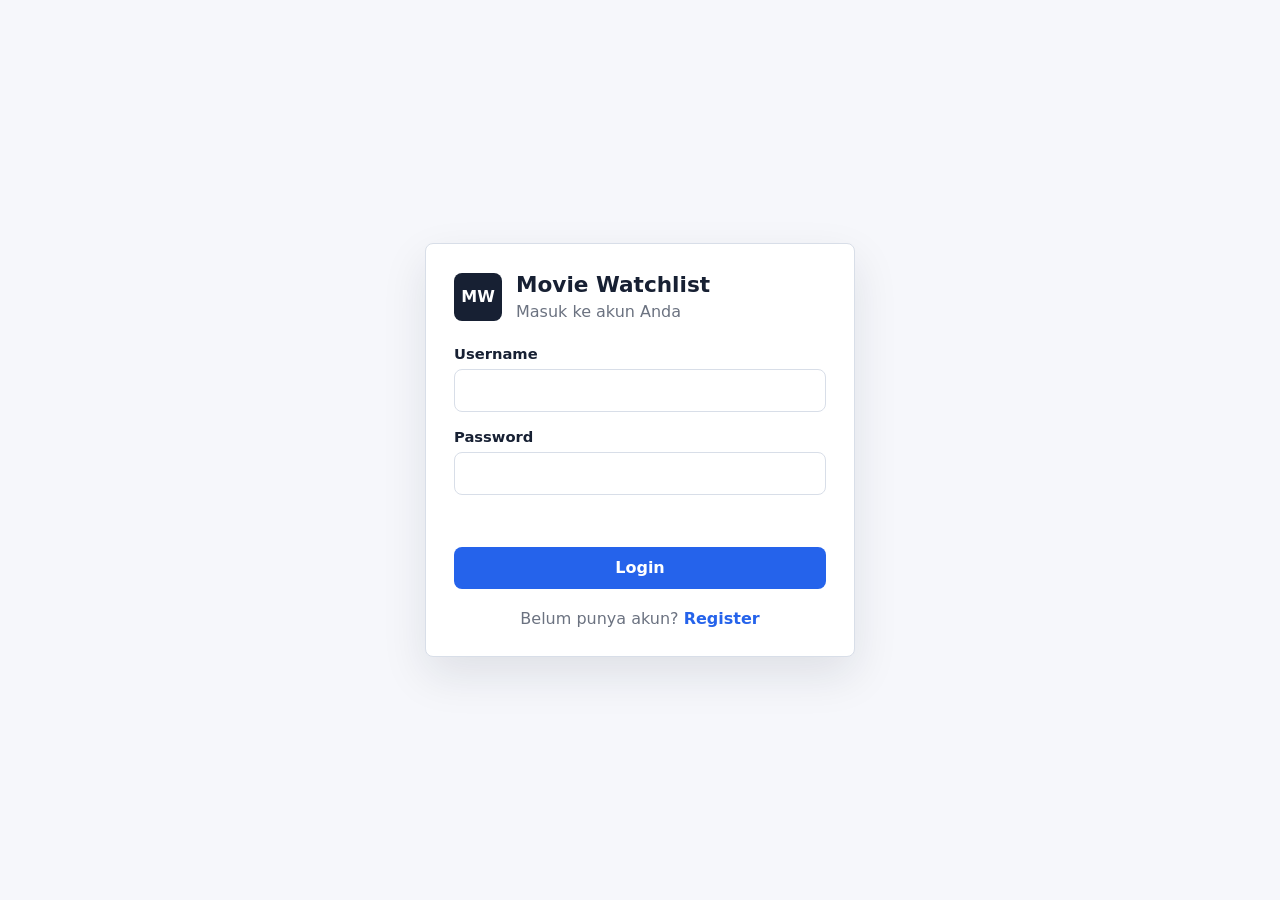
==== frontend/login.html @ c559c7c2 "feat: add frontend authentication pages" ====
<!DOCTYPE html>
<html lang="id">
<head>
    <meta charset="UTF-8">
    <meta name="viewport" content="width=device-width, initial-scale=1.0">
    <title>Login - Movie Watchlist</title>
    <link rel="stylesheet" href="css/style.css">
    <script src="js/api.js" defer></script>
    <script src="js/auth.js" defer></script>
</head>
<body class="auth-page">
    <main class="auth-shell">
        <section class="auth-card">
            <div class="brand">
                <span class="brand-mark">MW</span>
                <div>
                    <h1>Movie Watchlist</h1>
                    <p>Masuk ke akun Anda</p>
                </div>
            </div>

            <form id="loginForm" class="form">
                <div class="field">
                    <label for="username">Username</label>
                    <input id="username" name="username" type="text" minlength="3" autocomplete="username" required>
                </div>

                <div class="field">
                    <label for="password">Password</label>
                    <input id="password" name="password" type="password" minlength="6" autocomplete="current-password" required>
                </div>

                <p id="message" class="message"></p>

                <button type="submit" class="button primary full-width">Login</button>
            </form>

            <p class="switch-link">Belum punya akun? <a href="register.html">Register</a></p>
        </section>
    </main>
</body>
</html>
---- frontend/css/style.css ----
:root {
    color-scheme: light;
    --bg: #f6f7fb;
    --surface: #ffffff;
    --surface-muted: #eef2f7;
    --text: #172033;
    --muted: #6b7280;
    --border: #d8dee8;
    --primary: #2563eb;
    --primary-dark: #1d4ed8;
    --success: #16a34a;
    --danger: #dc2626;
    --warning: #f59e0b;
    --shadow: 0 18px 45px rgba(23, 32, 51, 0.10);
}

* {
    box-sizing: border-box;
}

body {
    margin: 0;
    min-height: 100vh;
    background: var(--bg);
    color: var(--text);
    font-family: Inter, ui-sans-serif, system-ui, -apple-system, BlinkMacSystemFont, "Segoe UI", sans-serif;
}

a {
    color: var(--primary);
    font-weight: 700;
    text-decoration: none;
}

a:hover {
    text-decoration: underline;
}

button,
input,
select,
textarea {
    font: inherit;
}

.auth-page {
    display: grid;
    place-items: center;
    padding: 24px;
}

.auth-shell {
    width: min(100%, 430px);
}

.auth-card {
    width: 100%;
    padding: 28px;
    background: var(--surface);
    border: 1px solid var(--border);
    border-radius: 8px;
    box-shadow: var(--shadow);
}

.brand {
    display: flex;
    align-items: center;
    gap: 14px;
    margin-bottom: 24px;
}

.brand-mark {
    display: grid;
    place-items: center;
    width: 48px;
    height: 48px;
    flex: 0 0 48px;
    border-radius: 8px;
    background: var(--text);
    color: #ffffff;
    font-weight: 800;
}

.brand h1 {
    margin: 0;
    font-size: 1.35rem;
    line-height: 1.2;
}

.brand p {
    margin: 4px 0 0;
    color: var(--muted);
}

.form {
    display: grid;
    gap: 16px;
}

.field {
    display: grid;
    gap: 7px;
}

.field label {
    font-weight: 700;
    font-size: 0.92rem;
}

.field input,
.field select,
.field textarea {
    width: 100%;
    border: 1px solid var(--border);
    border-radius: 8px;
    background: #ffffff;
    color: var(--text);
    padding: 11px 12px;
    outline: none;
}

.field textarea {
    min-height: 112px;
    resize: vertical;
}

.field input:focus,
.field select:focus,
.field textarea:focus {
    border-color: var(--primary);
    box-shadow: 0 0 0 3px rgba(37, 99, 235, 0.14);
}

.button {
    display: inline-flex;
    align-items: center;
    justify-content: center;
    min-height: 42px;
    padding: 10px 16px;
    border: 1px solid transparent;
    border-radius: 8px;
    cursor: pointer;
    font-weight: 800;
    transition: background 160ms ease, border 160ms ease, transform 160ms ease;
}

.button:hover {
    transform: translateY(-1px);
}

.button.primary {
    background: var(--primary);
    color: #ffffff;
}

.button.primary:hover {
    background: var(--primary-dark);
}

.button.secondary {
    background: var(--surface);
    border-color: var(--border);
    color: var(--text);
}

.button.danger {
    background: var(--danger);
    color: #ffffff;
}

.full-width {
    width: 100%;
}

.message {
    min-height: 20px;
    margin: 0;
    font-size: 0.92rem;
    font-weight: 700;
}

.message.error {
    color: var(--danger);
}

.message.success {
    color: var(--success);
}

.switch-link {
    margin: 20px 0 0;
    color: var(--muted);
    text-align: center;
}

@media (max-width: 520px) {
    .auth-page {
        padding: 16px;
    }

    .auth-card {
        padding: 22px;
    }
}
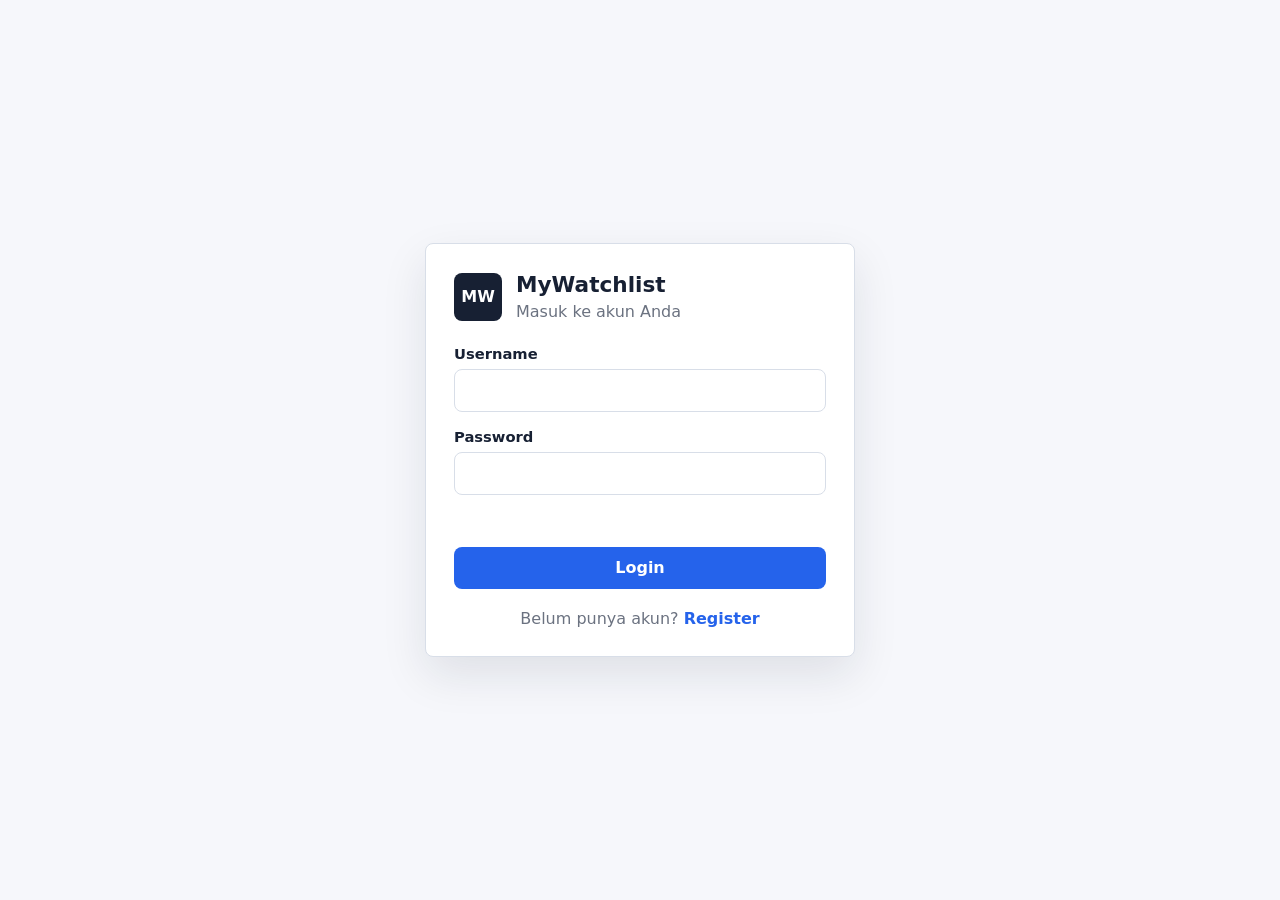
==== commit dabbb797: "chore: rename app to MyWatchlist" ====
--- a/frontend/login.html
+++ b/frontend/login.html
@@ -3,7 +3,7 @@
 <head>
     <meta charset="UTF-8">
     <meta name="viewport" content="width=device-width, initial-scale=1.0">
-    <title>Login - Movie Watchlist</title>
+    <title>Login - MyWatchlist</title>
     <link rel="stylesheet" href="css/style.css">
     <script src="js/api.js" defer></script>
     <script src="js/auth.js" defer></script>
@@ -14,7 +14,7 @@
             <div class="brand">
                 <span class="brand-mark">MW</span>
                 <div>
-                    <h1>Movie Watchlist</h1>
+                    <h1>MyWatchlist</h1>
                     <p>Masuk ke akun Anda</p>
                 </div>
             </div>
--- a/frontend/css/style.css
+++ b/frontend/css/style.css
@@ -193,6 +193,260 @@
     text-align: center;
 }
 
+.navbar {
+    position: sticky;
+    top: 0;
+    z-index: 10;
+    background: rgba(255, 255, 255, 0.92);
+    border-bottom: 1px solid var(--border);
+    backdrop-filter: blur(12px);
+}
+
+.navbar-inner {
+    display: flex;
+    align-items: center;
+    justify-content: space-between;
+    gap: 18px;
+    width: min(1120px, calc(100% - 32px));
+    min-height: 68px;
+    margin: 0 auto;
+}
+
+.app-title {
+    display: inline-flex;
+    align-items: center;
+    gap: 10px;
+    color: var(--text);
+    font-size: 1.05rem;
+    font-weight: 900;
+}
+
+.app-title:hover {
+    text-decoration: none;
+}
+
+.brand-mark.small {
+    width: 36px;
+    height: 36px;
+    flex-basis: 36px;
+    font-size: 0.82rem;
+}
+
+.nav-actions {
+    display: flex;
+    align-items: center;
+    gap: 10px;
+}
+
+.user-label {
+    max-width: 180px;
+    overflow: hidden;
+    color: var(--muted);
+    font-weight: 700;
+    text-overflow: ellipsis;
+    white-space: nowrap;
+}
+
+.page {
+    width: min(1120px, calc(100% - 32px));
+    margin: 30px auto 48px;
+}
+
+.toolbar {
+    display: flex;
+    align-items: center;
+    justify-content: space-between;
+    gap: 14px;
+    margin-bottom: 18px;
+}
+
+.search-form {
+    display: flex;
+    width: min(100%, 520px);
+    gap: 10px;
+}
+
+.search-form input {
+    width: 100%;
+    min-height: 42px;
+    border: 1px solid var(--border);
+    border-radius: 8px;
+    padding: 10px 12px;
+    outline: none;
+}
+
+.search-form input:focus {
+    border-color: var(--primary);
+    box-shadow: 0 0 0 3px rgba(37, 99, 235, 0.14);
+}
+
+.movie-grid {
+    display: grid;
+    grid-template-columns: repeat(auto-fill, minmax(280px, 1fr));
+    gap: 18px;
+}
+
+.movie-card {
+    display: grid;
+    grid-template-rows: 220px 1fr;
+    overflow: hidden;
+    background: var(--surface);
+    border: 1px solid var(--border);
+    border-radius: 8px;
+    box-shadow: 0 10px 24px rgba(23, 32, 51, 0.08);
+}
+
+.poster-wrap {
+    display: grid;
+    place-items: center;
+    overflow: hidden;
+    background: #111827;
+}
+
+.poster-wrap img {
+    width: 100%;
+    height: 100%;
+    object-fit: cover;
+}
+
+.poster-fallback {
+    background: linear-gradient(135deg, #172033 0%, #374151 48%, #1f7668 100%);
+    color: #ffffff;
+    font-size: 4rem;
+    font-weight: 900;
+}
+
+.movie-content {
+    display: grid;
+    gap: 12px;
+    padding: 16px;
+}
+
+.movie-heading {
+    display: flex;
+    align-items: flex-start;
+    justify-content: space-between;
+    gap: 12px;
+}
+
+.movie-heading h2 {
+    margin: 0;
+    font-size: 1.12rem;
+    line-height: 1.25;
+    overflow-wrap: anywhere;
+}
+
+.badge {
+    display: inline-flex;
+    align-items: center;
+    min-height: 26px;
+    padding: 4px 8px;
+    border-radius: 999px;
+    font-size: 0.75rem;
+    font-weight: 900;
+    white-space: nowrap;
+}
+
+.badge.watched {
+    background: rgba(22, 163, 74, 0.14);
+    color: #13723a;
+}
+
+.badge.unwatched {
+    background: rgba(245, 158, 11, 0.17);
+    color: #9a5b00;
+}
+
+.movie-meta {
+    margin: 0;
+    color: var(--muted);
+    font-size: 0.92rem;
+    font-weight: 700;
+}
+
+.movie-description {
+    min-height: 48px;
+    margin: 0;
+    color: #384152;
+    line-height: 1.5;
+    overflow-wrap: anywhere;
+}
+
+.movie-actions {
+    display: flex;
+    flex-wrap: wrap;
+    gap: 8px;
+    align-self: end;
+}
+
+.movie-actions .button {
+    min-height: 36px;
+    padding: 8px 11px;
+    font-size: 0.88rem;
+}
+
+.empty-state {
+    grid-column: 1 / -1;
+    margin: 0;
+    padding: 28px;
+    color: var(--muted);
+    text-align: center;
+    background: var(--surface);
+    border: 1px dashed var(--border);
+    border-radius: 8px;
+}
+
+.form-page {
+    display: grid;
+    justify-items: center;
+}
+
+.form-panel {
+    width: min(100%, 720px);
+    padding: 24px;
+    background: var(--surface);
+    border: 1px solid var(--border);
+    border-radius: 8px;
+    box-shadow: 0 12px 28px rgba(23, 32, 51, 0.08);
+}
+
+.form-header {
+    margin-bottom: 18px;
+}
+
+.form-header h1 {
+    margin: 0;
+    font-size: 1.35rem;
+}
+
+.form-row {
+    display: grid;
+    grid-template-columns: minmax(0, 1fr) auto;
+    gap: 16px;
+    align-items: end;
+}
+
+.checkbox-field {
+    display: flex;
+    align-items: center;
+    min-height: 43px;
+    gap: 9px;
+    color: var(--text);
+    font-weight: 800;
+}
+
+.checkbox-field input {
+    width: 18px;
+    height: 18px;
+    accent-color: var(--primary);
+}
+
+.form-actions {
+    display: flex;
+    flex-wrap: wrap;
+    gap: 10px;
+}
+
 @media (max-width: 520px) {
     .auth-page {
         padding: 16px;
@@ -201,4 +455,36 @@
     .auth-card {
         padding: 22px;
     }
-}
+
+    .navbar-inner,
+    .page {
+        width: min(100% - 24px, 1120px);
+    }
+
+    .navbar-inner,
+    .toolbar,
+    .search-form {
+        align-items: stretch;
+        flex-direction: column;
+    }
+
+    .nav-actions {
+        justify-content: space-between;
+    }
+
+    .movie-grid {
+        grid-template-columns: 1fr;
+    }
+
+    .form-panel {
+        padding: 18px;
+    }
+
+    .form-row {
+        grid-template-columns: 1fr;
+    }
+
+    .form-actions .button {
+        width: 100%;
+    }
+}
